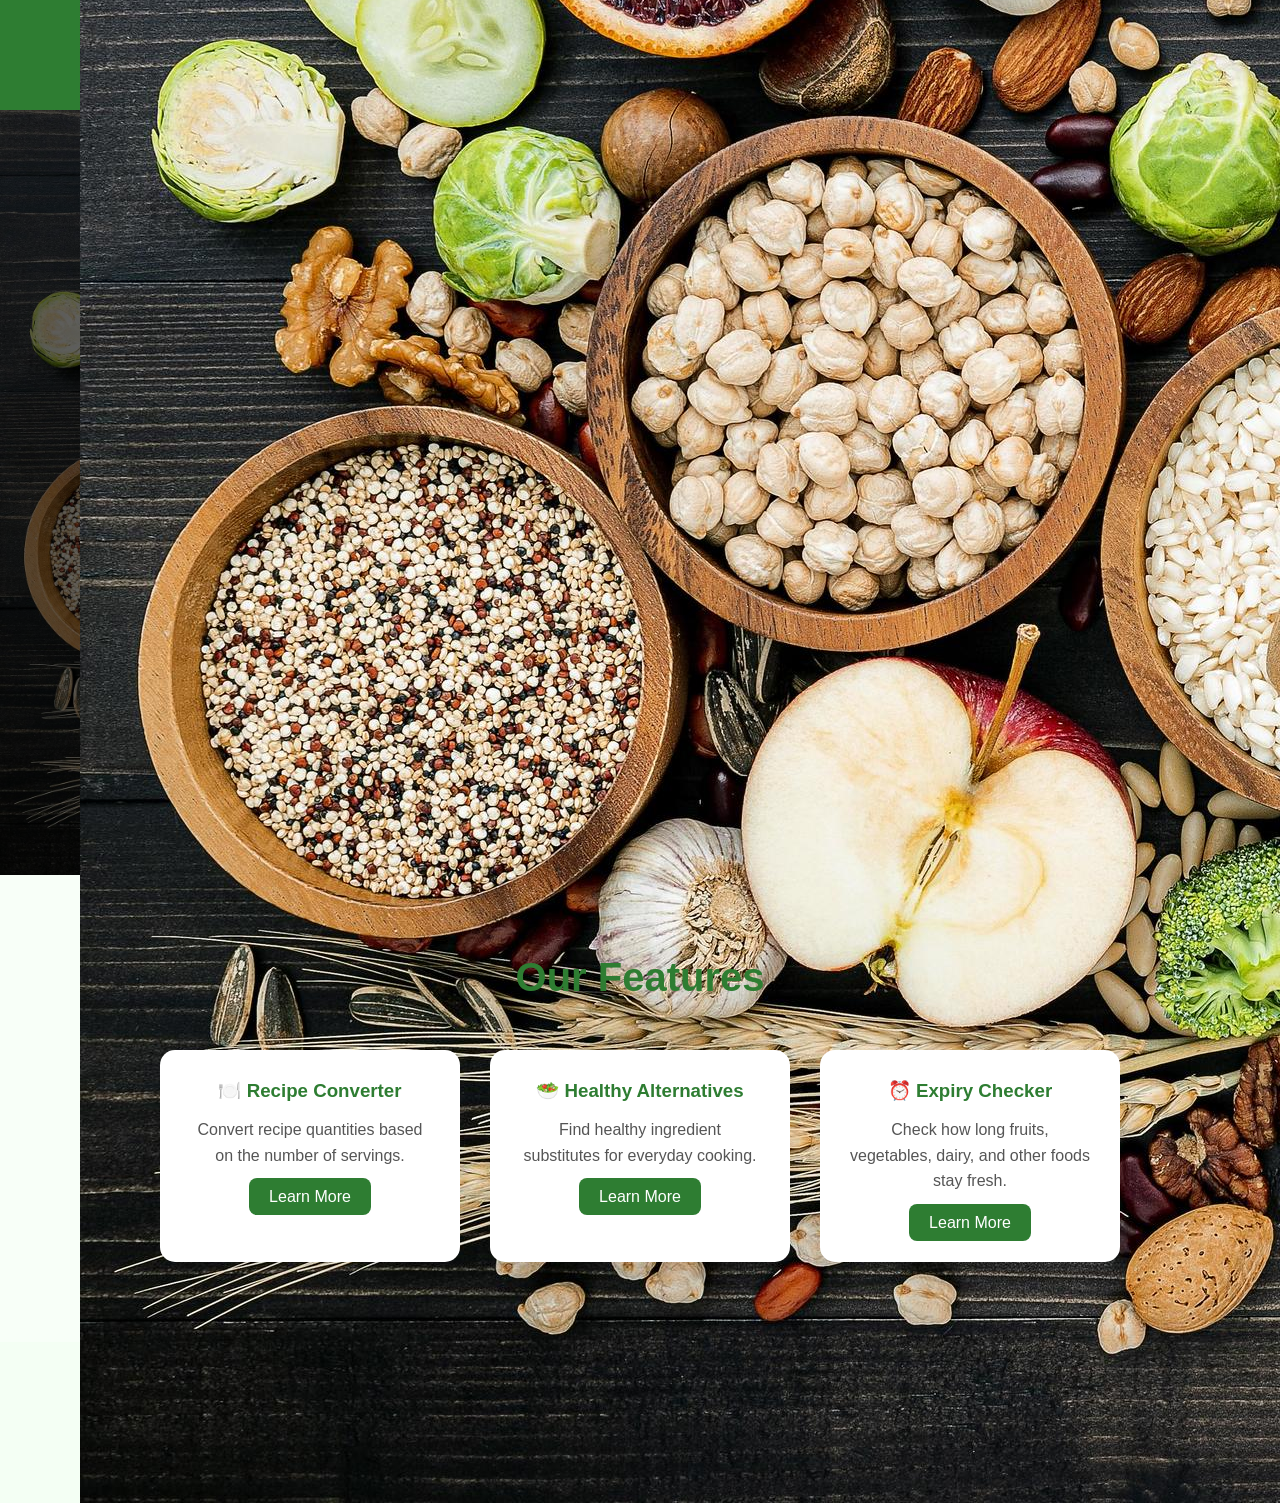
==== index.html @ 24defad1 "Add files via upload" ====
<!DOCTYPE html>
<html lang="en">
<head>
    <meta charset="UTF-8">
    <meta name="viewport" content="width=device-width, initial-scale=1.0">
    <title>GreenTrace - Home</title>

    <link rel="stylesheet" href="css/style.css">
</head>
<body>
<nav class="navbar">

   <div class="logo">
    <img src="images/greentrace-logo.png.jpeg" alt="GreenTrace Logo">
    <span>GreenTrace</span>
</div>

    <ul class="nav-links">
        <li><a href="index.html">Home</a></li>
        <li><a href="recipe.html">Recipes</a></li>
        <li><a href="alternatives.html">Healthy Alternatives</a></li>
        <li><a href="expiry.html">Expiry Checker</a></li>
        <li><a href="#contact">Contact</a></li>
    </ul>

</nav>
<section class="hero">
    <img src="images/home-hero.jpg" alt="Healthy food preparation" class="hero-image">

    <div class="hero-text">
        <h1>Cook Smart.<br>Eat Healthy.<br>Reduce Waste.</h1>

        <p>
            Discover healthy recipes, reduce food waste,
            and make every meal count with GreenTrace.
        </p>

        <a href="recipe.html" class="hero-btn">Explore Recipes</a>
    </div>


</section>
<section class="features">

    <h2>Our Features</h2>

    <div class="feature-container">

        <div class="feature-card">
            <h3>🍽️ Recipe Converter</h3>
            <p>
                Convert recipe quantities based on the number of servings.
            </p>
            <a href="recipe.html">Learn More</a>
        </div>

        <div class="feature-card">
            <h3>🥗 Healthy Alternatives</h3>
            <p>
                Find healthy ingredient substitutes for everyday cooking.
            </p>
            <a href="alternatives.html">Learn More</a>
        </div>

        <div class="feature-card">
            <h3>⏰ Expiry Checker</h3>
            <p>
                Check how long fruits, vegetables, dairy, and other foods stay fresh.
            </p>
            <a href="expiry.html">Learn More</a>
        </div>

    </div>

</section>
</body>
</html>
---- css/style.css ----
/* Remove default spacing */
*{
    margin:0;
    padding:0;
    box-sizing:border-box;
}

/* Whole page */
body{
    font-family: Arial, sans-serif;
    background:#f4fff4;
}

/* Main container */
.container{
    display:flex;
    height:100vh;
}

/* Left Section */
.left-section{
    width:50%;
    background: linear-gradient(rgba(46,125,50,0.75),
                                rgba(46,125,50,0.75)),
                url("../images/hero.jpg");

    background-size: cover;
    background-position: center;
    background-repeat: no-repeat;

    color:white;

    display:flex;
    flex-direction:column;
    justify-content:center;

    padding:60px;
}

.left-section h1{
    font-size:48px;
    font-weight:700;
    margin-bottom:15px;
}

.left-section h2{
    font-size:22px;
    line-height:1.5;
    margin-bottom:20px;
}

.left-section p{
    font-size:17px;
    line-height:1.7;
    max-width:420px;
}
/* Right Section */
.right-section{
    width:50%;
    background:white;
}
/* Right Section */
.right-section{
    width:50%;
    background:#f8fdf8;
    display:flex;
    justify-content:center;
    align-items:center;
}

/* Login Card */
.login-card{
    width:400px;
    background:#ffffff;
    padding:40px;
    border-radius:20px;
    box-shadow:0 10px 30px rgba(0,0,0,0.15);
}

/* Heading */
.login-card h2{
    text-align:center;
    color:#2E7D32;
    margin-bottom:10px;
}

/* Paragraph */
.login-card p{
    text-align:center;
    color:#666;
    margin-bottom:20px;
}

/* Labels */
.login-card label{
    display:block;
    margin-top:15px;
    margin-bottom:8px;
    font-weight:bold;
}

/* Input Fields */
.login-card input{
    width:100%;
    padding:12px;
    border:1px solid #ccc;
    border-radius:8px;
    margin-bottom:10px;
}

/* Login Button */
.login-card button{
    width:100%;
    padding:12px;
    margin-top:15px;
    background:#2E7D32;
    color:white;
    border:none;
    border-radius:8px;
    font-size:16px;
    cursor:pointer;
    transition:0.3s;
}

.login-card button:hover{
    background:#1B5E20;
}

/* Sign Up Text */
.signup-text{
    text-align:center;
    margin-top:20px;
}

.signup-text a{
    color:#2E7D32;
    text-decoration:none;
    font-weight:bold;
}
.logo{
    display:block;
    width:180px;
    margin:0 auto 20px;
}
.left-section h1{
    font-size: 60px;
    font-weight: 700;
    margin-bottom: 20px;
    line-height:1.1;
}

.left-section h2{
    font-size: 36px;
    line-height: 1.4;
    margin-bottom: 20px;
}

.left-section p{
    font-size: 18px;
    line-height: 1.8;
    max-width: 450px;
}
/* Home Navigation */

.navbar{
    display:flex;
    justify-content:space-between;
    align-items:center;
    background:#2E7D32;
    padding:20px 60px;
}

.navbar .logo{
    color:white;
    font-size:24px;
    font-weight:bold;
}

.nav-links{
    list-style:none;
    display:flex;
    gap:30px;
}

.nav-links a{
    color:white;
    text-decoration:none;
    font-size:18px;
    transition:0.3s;
}

.nav-links a:hover{
    color:#C8E6C9;
}

/* Hero Section */

.hero{
    background: linear-gradient(rgba(0,0,0,0.6), rgba(0,0,0,0.6)),
    url("../images/home-hero.jpg");

    background-size: cover;
    background-position: center;
    background-repeat: no-repeat;

    height: 85vh;

    display: flex;
    align-items: center;

    padding:  140px 80px 80px 80px;
}

.hero-text{
    width:50%;
    z-index: index 1;
}

.hero-text h1{
    font-size:54px;
    color:white;
    line-height:1.2;
    margin-bottom:20px;
}

.hero-text p{
    color:white;
    font-size:22px;
    line-height:1.8;
    margin-bottom:30px;
    max-width:600px;
}

.hero-btn{
    background:#2E7D32;
    color:white;
    text-decoration:none;
    padding:15px 30px;
    border-radius:10px;
    font-size:18px;
}

.hero-btn:hover{
    background:#1B5E20;
}
.logo{
    display:flex;
    align-items:center;
    gap:10px;
    font-size:34px;
    font-weight:bold;
    color:white;
}
.logo img{
    width:50px;
    height:50px;
    object-fit:contain;
}

/* ================= FEATURES ================= */

.features{
    padding:80px 10%;
    background:#f8fff8;
    text-align:center;
}

.features h2{
    font-size:40px;
    color:#2E7D32;
    margin-bottom:50px;
}

.feature-container{
    display:flex;
    justify-content:center;
    gap:30px;
    flex-wrap:wrap;
}

.feature-card{
    width:300px;
    background:white;
    padding:30px;
    border-radius:15px;
    box-shadow:0 10px 20px rgba(0,0,0,0.1);
    transition:0.3s;
}

.feature-card:hover{
    transform:translateY(-10px);
}

.feature-card h3{
    color:#2E7D32;
    margin-bottom:15px;
}

.feature-card p{
    color:#555;
    line-height:1.6;
    margin-bottom:20px;
}

.feature-card a{
    text-decoration:none;
    background:#2E7D32;
    color:white;
    padding:10px 20px;
    border-radius:8px;
}

.feature-card a:hover{
    background:#1B5E20;
}
/* ===========================
   Recipe Page
=========================== */

/* ===========================
   Recipe Page
=========================== */

.recipe-section{
    min-height:100vh;

    background:
    linear-gradient(rgba(255,255,255,0.65),
    rgba(255,255,255,0.65)),
    url("../images/hero-recipe.jpg");

    background-size:cover;
    background-position:center;
    background-repeat:no-repeat;
    background-attachment:fixed;

    padding:40px 0;
}
/* Heading */

.recipe-heading{
    width:70%;
    margin-left:30%;
    text-align:center;
    padding:40px 20px 20px;
}

.recipe-heading h1{
    font-size:42px;
    color:#1B5E20;
    margin-bottom:10px;
}

.recipe-heading p{
    font-size:18px;
    color:#555;
}

/* Main Layout */

.recipe-container{
    display:grid;
    grid-template-columns:28% 4px 72%;
    flex:1;
    min-height:85vh;
}
.recipe-box input{
    width:100%;
    padding:12px;
    margin-top:8px;
    margin-bottom:18px;
    border:1px solid #ccc;
    border-radius:8px;
    font-size:16px;
}

/* Left Panel */

.popular-recipes{
    background:rgb(255, 255, 255, 0.90);
    padding:35px 25px;
    margin-top: -178px;
}

.popular-recipes h2{
    color:#2E7D32;
    text-align:center;
    margin-bottom:25px;
    font-size:28px;
}

.recipe-card{
    background:#4CAF50;
    color:white;
    padding:15px;
    margin-bottom:15px;
    border-radius:10px;
    text-align:center;
    font-size:18px;
    font-weight:bold;
    cursor:pointer;
    transition:.3s;
}

.recipe-card:hover{
    background:#2E7D32;
    transform:scale(1.03);
}

/* Divider */

.divider{
    background:#2E7D32;
    width:4px;
    height:100%;
    align-self:stretch;
    margin-top:-178px;
}

/* Right Panel */
.recipe-right{
    display:flex;
    justify-content:center;
    align-items:flex-start;
    padding:40px;
    background:transparent;
}


/* Converter Box */

.recipe-box{
    width:700px;
    background:#ffffff;
    padding:40px;
    border-radius:15px;
    box-shadow:0 10px 25px rgba(0,0,0,0.15);
}
.recipe-box button{
    width:100%;
    padding:14px;
    margin-bottom:20px;
    background:#2E7D32;
    color:white;
    border:none;
    border-radius:8px;
    font-size:17px;
    cursor:pointer;
}

.recipe-box button:hover{
    background:#1B5E20;
}
#recipeIngredients{
    margin-top:20px;
    line-height:1.8;
    color:#333;
    text-align:center;
}
#result{
    margin-top:25px;
    padding:15px;
    background:#F1F8E9;
    border-radius:8px;
    color:#1B5E20;
    line-height:1.8;
    text-align:center;
}

/* ===========================
   Healthy Alternatives Page
=========================== */

.alternative-section{

    min-height:100vh;

    background:
    linear-gradient(rgba(255,255,255,0.45),
    rgba(255,255,255,0.45)),
    url("../images/healthy-bg.jpg");

    background-size:cover;
    background-position:center;
    background-repeat:no-repeat;

    padding:40px 30px;
}

.alternative-overlay{

    width:100%;
    max-width:1400px;
    margin:auto;
}

.alternative-container{
    display:grid;
    grid-template-columns:320px 1fr;
    gap:40px;
    width:95%;
    max-width:1400px;
    margin:40px auto;
    align-items:start;
    position:relative;
}

.alternative-container::before{

    content:"";

    position:absolute;

    left:316px;

    top:-80px;

    width:4px;

    height:100%;

    background :#1B5E20;

}

/* LEFT PANEL */

.tips-box{

    background:white;
    border-radius:15px;
    padding:25px;
margin-top:-80px;
    box-shadow:0 6px 18px rgba(0,0,0,0.15);
margin-left: -60px;
    min-height:700px;
}

.tips-box h2{

    text-align:center;

    color:#1B5E20;

    margin-bottom:25px;

    font-size:32px;
    
    padding-right:30px;
    margin-right:20px;
    
}

.tip-card{

    background:#2E7D32;

    color:white;

    padding:15px;

    margin-bottom:15px;

    border-radius:10px;

    text-align:center;

    font-weight:bold;

    transition:0.3s;
}

.tip-card:hover{

    background:#1B5E20;

    transform:translateY(-2px);
}

/* RIGHT PANEL */

.alternative-box{

    background:rgba(255,255,255,0.95);

    border-radius:15px;

    padding:40px;

    min-height:700px;

    box-shadow:0 6px 18px rgba(0,0,0,0.15);
}

.alternative-box h1{

    font-size:55px;

    color:#1B5E20;

    margin-bottom:10px;
}

.alternative-box p{

    font-size:20px;

    color:#555;

    margin-bottom:35px;
}

.alternative-box label{

    display:block;

    margin-bottom:10px;

    font-weight:bold;

    color:#1B5E20;
}

.alternative-box input{

    width:100%;

    padding:14px;

    border:1px solid #ccc;

    border-radius:8px;

    font-size:16px;

    margin-bottom:20px;
}

.alternative-box button{

    width:100%;

    padding:15px;

    background:#2E7D32;

    color:white;

    border:none;

    border-radius:8px;

    font-size:18px;

    cursor:pointer;

    transition:0.3s;
}

.alternative-box button:hover{

    background:#1B5E20;
}

#alternativeResult{

    display:none;

    margin-top:30px;

    background:#F1F8E9;

    border-radius:10px;

    padding:20px;

    line-height:1.8;
}

#alternativeResult h3{

    color:#1B5E20;

    margin-bottom:10px;
}

#alternativeResult p{

    margin:0;

    color:#333;

    font-size:17px;
}

/* ===========================
   Expiry Checker
=========================== */

.expiry-section {
    min-height: 100vh;
    background: linear-gradient(rgba(255,255,255,0.65),
                                rgba(255,255,255,0.65)),
                url("../images/expiry-bg.jpg");
    background-size: cover;
    background-position: center;
    background-repeat: no-repeat;

    display: flex;
    justify-content: center;
    align-items: center;
    padding: 100px 20px 40px;
}

.expiry-overlay {
    width: 100%;
    display: flex;
    justify-content: center;
}

.expiry-container {
    display: flex;
    gap: 30px;
    width: 90%;
    max-width: 1200px;
}

/* Left Panel */

.storage-box {
    width: 40%;
    background: white;
    border-radius: 15px;
    padding: 25px;
    box-shadow: 0 5px 15px rgba(0,0,0,0.15);
    border-right: 5px solid #2e7d32;
}

.storage-box h2 {
    text-align: center;
    color: #2e7d32;
    margin-bottom: 20px;
}

.storage-card {
    background: #f4fff4;
    margin-bottom: 15px;
    padding: 15px;
    border-radius: 10px;
    font-size: 16px;
    box-shadow: 0 2px 6px rgba(0,0,0,0.1);
}

/* Right Panel */

.expiry-box {
    width: 60%;
    background: white;
    border-radius: 15px;
    padding: 30px;
    box-shadow: 0 5px 15px rgba(0,0,0,0.15);
}

.expiry-box h1 {
    text-align: center;
    color: #2e7d32;
    margin-bottom: 10px;
}

.expiry-box p {
    text-align: center;
    margin-bottom: 25px;
    color: #555;
}

.expiry-box label {
    display: block;
    margin-top: 15px;
    margin-bottom: 8px;
    font-weight: bold;
}

.expiry-box input {
    width: 100%;
    padding: 12px;
    border: 2px solid #ccc;
    border-radius: 8px;
    font-size: 16px;
}

.expiry-box button {
    width: 100%;
    margin-top: 25px;
    padding: 12px;
    border: none;
    background: #2e7d32;
    color: white;
    font-size: 18px;
    border-radius: 8px;
    cursor: pointer;
    transition: 0.3s;
}

.expiry-box button:hover {
    background: #1b5e20;
}

#expiryResult {
    margin-top: 25px;
    padding: 20px;
    background: #f8fff8;
    border-left: 5px solid #2e7d32;
    border-radius: 10px;
    display: none;
    font-size: 17px;
    line-height: 1.8;
    text-align:left;
}

/* Responsive */

@media (max-width: 768px) {

    .expiry-container {
        flex-direction: column;
    }

    .storage-box,
    .expiry-box {
        width: 100%;
    }

    .storage-box {
        border-right: none;
        border-bottom: 5px solid #2e7d32;
    }
}

/* ===========================
   Contact Page
=========================== */

.contact-section {
    min-height: 100vh;
    background: linear-gradient(rgba(255,255,255,0.25),
                                rgba(255,255,255,0.25)),
                url("../images/contact-bb.jpg");
    background-size: cover;
    background-position: center;
    background-repeat: no-repeat;
    display: flex;
    justify-content: center;
    align-items: center;
    padding: 100px 20px 40px;
}

.contact-overlay {
    width: 100%;
    display: flex;
    justify-content: center;
}

.contact-container{
    width:95%;
    max-width:1250px;
    display:flex;
    justify-content:space-between;
    align-items:flex-start;
    gap:20px;
}

.contact-info {
    flex:1;
    max-width: 380px;
    background: white;
    padding: 25px;
    border-radius: 15px;
    box-shadow: 0 5px 15px rgba(0,0,0,0.15);
    border-right: 5px solid #2e7d32;
    margin-top:-100px;
    margin-left:-48px;
    min-height:640px;
}

.contact-info h2 {
    text-align: center;
    color: #2e7d32;
    margin-bottom: 20px;
}

.info-card {
    background: #f7fff7;
    padding: 15px;
    margin-bottom: 15px;
    border-radius: 10px;
    box-shadow: 0 2px 5px rgba(0,0,0,0.08);
    line-height: 1.6;
}

.contact-form {
    width:60%;
    background: white;
    padding: 30px;
    border-radius: 15px;
    box-shadow: 0 5px 15px rgba(0,0,0,0.15);
    margin-top:-80px;
}

.contact-form h1 {
    text-align: center;
    color: #2e7d32;
    margin-bottom: 10px;
}

.contact-form p {
    text-align: center;
    color: #555;
    margin-bottom: 20px;
}

.contact-form label {
    display: block;
    margin: 12px 0 6px;
    font-weight: bold;
}

.contact-form input,
.contact-form textarea {
    width: 100%;
    padding: 12px;
    border: 2px solid #ccc;
    border-radius: 8px;
    font-size: 16px;
    resize: none;
}

.contact-form button {
    width: 100%;
    margin-top: 20px;
    padding: 12px;
    border: none;
    border-radius: 8px;
    background: #2e7d32;
    color: white;
    font-size: 18px;
    cursor: pointer;
    transition: 0.3s;
}

.contact-form button:hover {
    background: #1b5e20;
}

#contactResult {
    display: none;
    margin-top: 20px;
    padding: 15px;
    border-left: 5px solid #2e7d32;
    background: #f7fff7;
    border-radius: 8px;
    text-align: center;
}

@media (max-width: 768px) {

    .contact-container {
        flex-direction: column;
    }

    .contact-info,
    .contact-form {
        width: 100%;
    }

    .contact-info {
        border-right: none;
        border-bottom: 5px solid #2e7d32;
    }
}
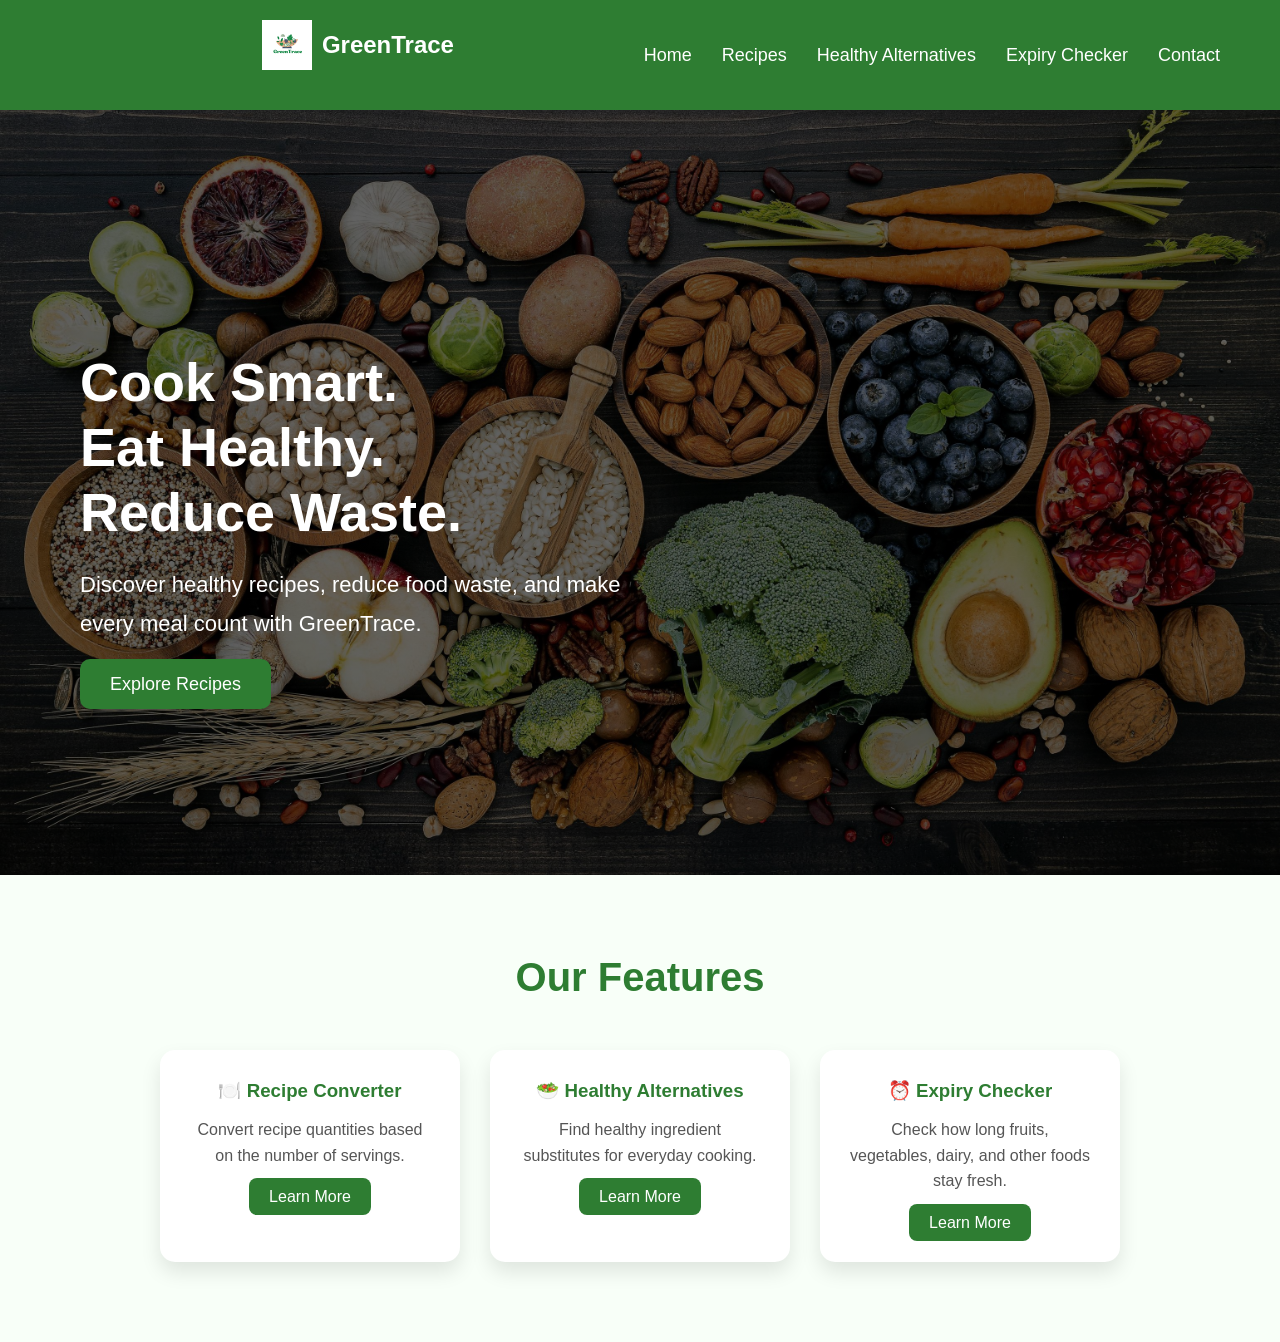
==== commit 88ab118c: "Add files via upload" ====
--- a/index.html
+++ b/index.html
@@ -25,7 +25,7 @@
 
 </nav>
 <section class="hero">
-    <img src="images/home-hero.jpg" alt="Healthy food preparation" class="hero-image">
+    
 
     <div class="hero-text">
         <h1>Cook Smart.<br>Eat Healthy.<br>Reduce Waste.</h1>
